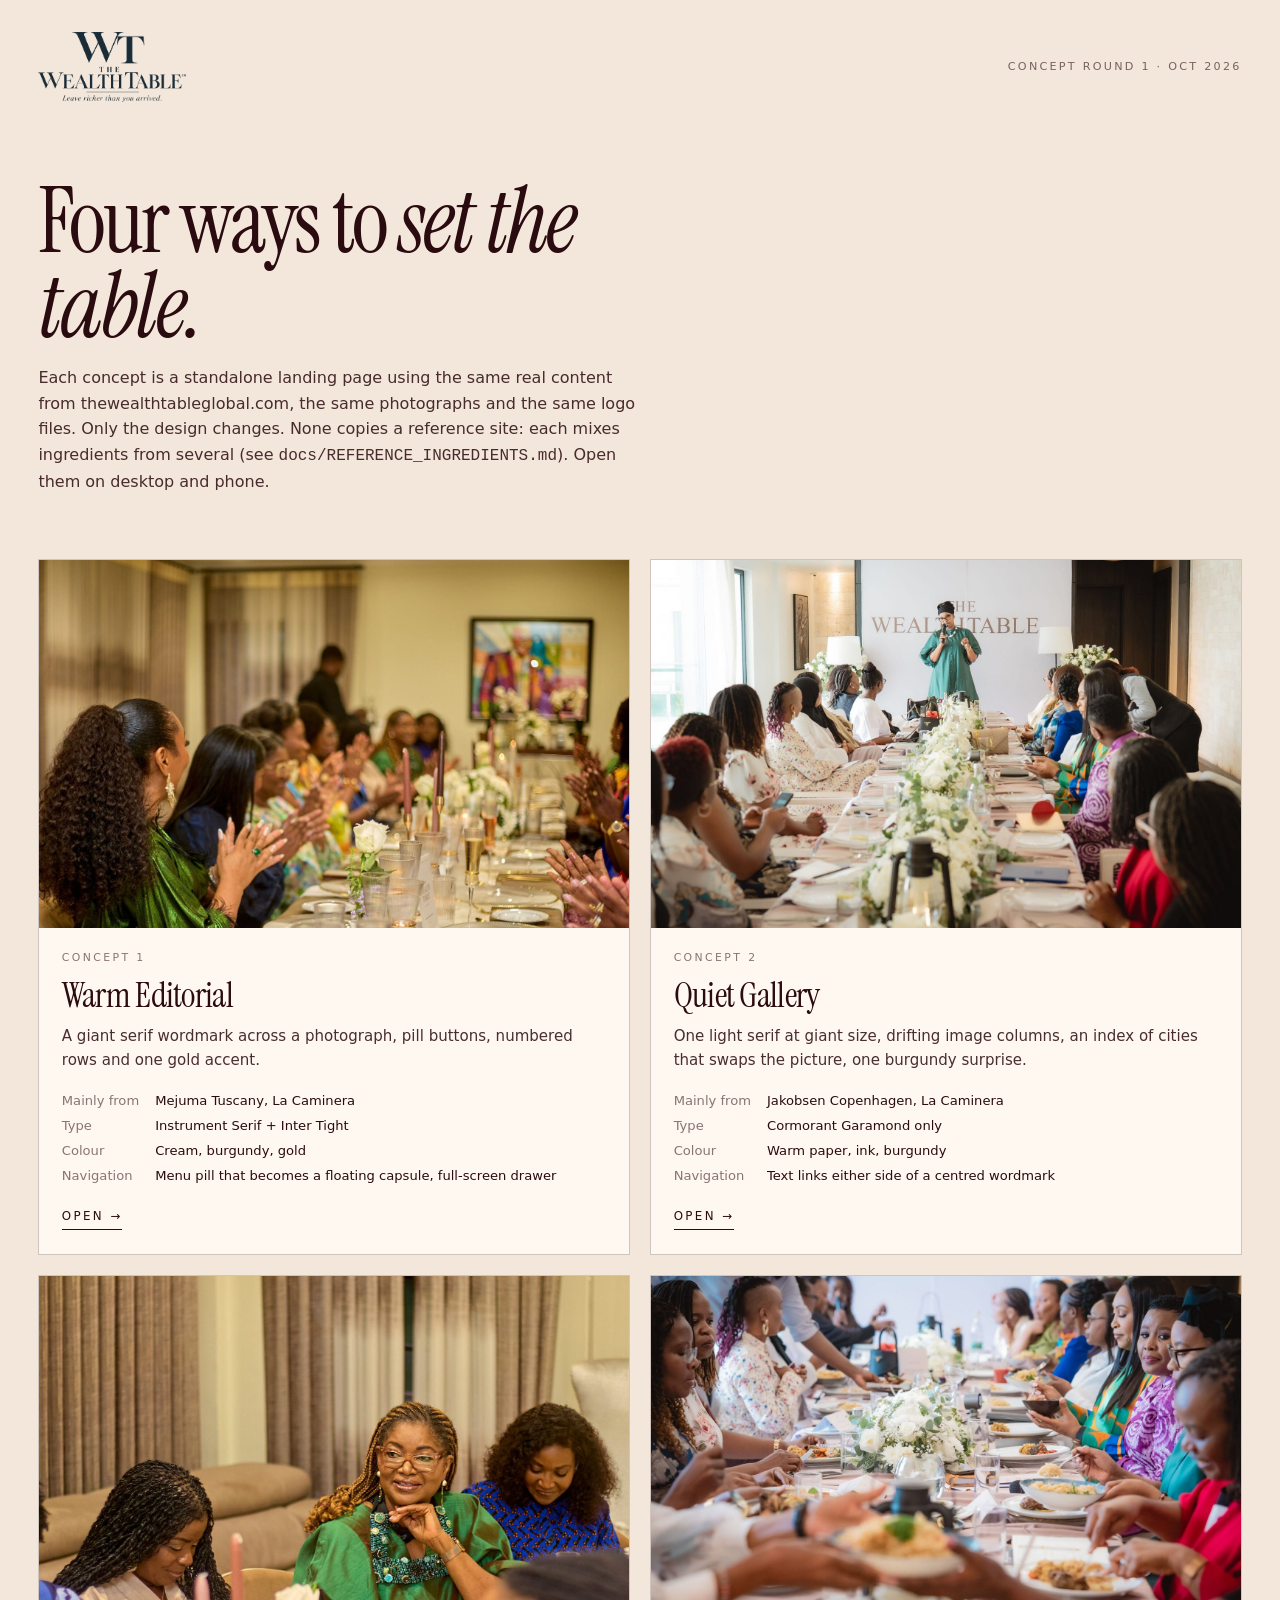
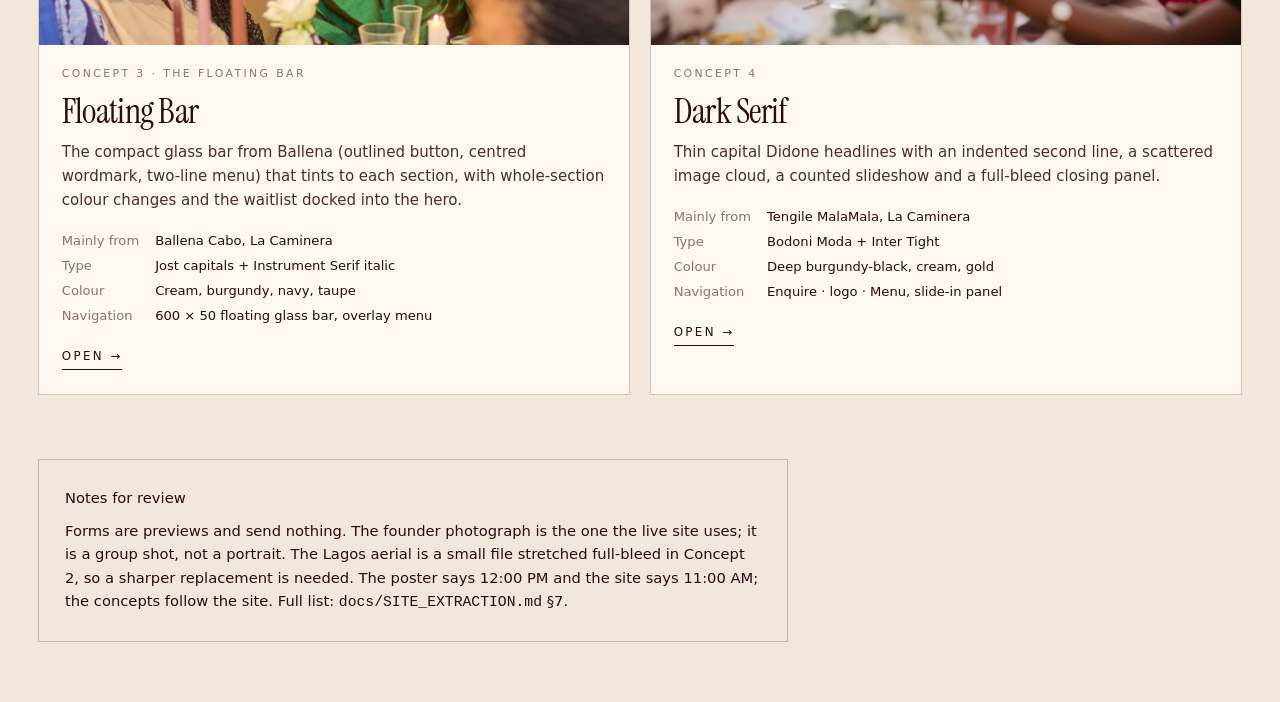
==== concepts/index.html @ c14f0770 "Add four Wealth Table landing-page concepts, extraction log and reference notes Extracts content, ph" ====
<!doctype html>
<html lang="en">
<head>
<meta charset="utf-8">
<meta name="viewport" content="width=device-width,initial-scale=1">
<title>The Wealth Table: Four Concepts</title>
<link rel="icon" href="img/logo/wt-monogram-ink.png">
<link rel="stylesheet" href="fonts/fonts.css">
<style>
:root{--bg:#f3e7db;--ink:#2a0b0f;--burg:#500a14;--line:rgba(42,11,15,.22);--pad:clamp(1.1rem,3vw,3rem)}
*{box-sizing:border-box}body{margin:0;background:var(--bg);color:var(--ink);font:300 1rem/1.6 "Inter Tight",system-ui,sans-serif;-webkit-font-smoothing:antialiased}
a{color:inherit;text-decoration:none}img{display:block;max-width:100%}
header{padding:2rem var(--pad) 0;display:flex;justify-content:space-between;align-items:center}
header img{height:46px;width:auto}
header span{font-size:.7rem;letter-spacing:.2em;text-transform:uppercase;opacity:.6}
h1{font:400 clamp(2.6rem,7vw,7rem)/.95 "Instrument Serif",serif;letter-spacing:-.03em;margin:clamp(2.4rem,6vw,5rem) var(--pad) 1rem;max-width:16ch}
h1 em{font-style:italic}
.lead{margin:0 var(--pad) clamp(2rem,5vw,4rem);max-width:60ch;opacity:.85}
.grid{display:grid;grid-template-columns:repeat(2,1fr);gap:clamp(.8rem,1.6vw,1.4rem);padding:0 var(--pad) 4rem}
.c{display:grid;grid-template-rows:auto 1fr;background:#fff8f0;border:1px solid var(--line);transition:transform .5s cubic-bezier(.22,1,.36,1),box-shadow .5s}
.c:hover{transform:translateY(-4px);box-shadow:0 24px 50px -30px rgba(42,11,15,.5)}
.c .sh{aspect-ratio:16/10;overflow:hidden;background:#ddd}.c .sh img{width:100%;height:100%;object-fit:cover;object-position:top;transition:transform 1.2s cubic-bezier(.22,1,.36,1)}.c:hover .sh img{transform:scale(1.04)}
.c .in{padding:1.3rem 1.4rem 1.5rem;display:grid;gap:.7rem;align-content:start}
.c .n{font-size:.68rem;letter-spacing:.22em;text-transform:uppercase;opacity:.55}
.c h2{font:400 2.2rem/1 "Instrument Serif",serif;letter-spacing:-.02em;margin:0}
.c p{margin:0;font-size:.94rem;opacity:.85}
.c dl{display:grid;grid-template-columns:auto 1fr;gap:.25rem 1rem;margin:.4rem 0 0;font-size:.82rem}.c dt{opacity:.55}.c dd{margin:0}
.c .go{margin-top:.6rem;font-size:.74rem;letter-spacing:.2em;text-transform:uppercase;border-bottom:1px solid;justify-self:start;padding-bottom:.2rem}
.note{margin:0 var(--pad) 4rem;padding:1.6rem;border:1px solid var(--line);display:grid;gap:.6rem;max-width:80ch;font-size:.92rem}
.note b{font-weight:500}
@media(max-width:820px){.grid{grid-template-columns:1fr}}
</style>
</head>
<body>
<header><img src="img/logo/lockup-full-ink.png" alt="The Wealth Table. Leave richer than you arrived." style="height:70px"><span>Concept round 1 · Oct 2026</span></header>
<h1>Four ways to <em>set the table.</em></h1>
<p class="lead">Each concept is a standalone landing page using the same real content from thewealthtableglobal.com, the same photographs and the same logo files. Only the design changes. None copies a reference site: each mixes ingredients from several (see <code>docs/REFERENCE_INGREDIENTS.md</code>). Open them on desktop and phone.</p>
<div class="grid">
  <a class="c" href="table.html"><div class="sh"><img src="img/photos/accra-6762.jpg" alt=""></div><div class="in"><span class="n">Concept 1</span><h2>Warm Editorial</h2><p>A giant serif wordmark across a photograph, pill buttons, numbered rows and one gold accent.</p><dl><dt>Mainly from</dt><dd>Mejuma Tuscany, La Caminera</dd><dt>Type</dt><dd>Instrument Serif + Inter Tight</dd><dt>Colour</dt><dd>Cream, burgundy, gold</dd><dt>Navigation</dt><dd>Menu pill that becomes a floating capsule, full-screen drawer</dd></dl><span class="go">Open →</span></div></a>
  <a class="c" href="gallery.html"><div class="sh"><img src="img/photos/nairobi-10863.jpg" alt=""></div><div class="in"><span class="n">Concept 2</span><h2>Quiet Gallery</h2><p>One light serif at giant size, drifting image columns, an index of cities that swaps the picture, one burgundy surprise.</p><dl><dt>Mainly from</dt><dd>Jakobsen Copenhagen, La Caminera</dd><dt>Type</dt><dd>Cormorant Garamond only</dd><dt>Colour</dt><dd>Warm paper, ink, burgundy</dd><dt>Navigation</dt><dd>Text links either side of a centred wordmark</dd></dl><span class="go">Open →</span></div></a>
  <a class="c" href="bar.html"><div class="sh"><img src="img/photos/accra-6797.jpg" alt=""></div><div class="in"><span class="n">Concept 3 · the floating bar</span><h2>Floating Bar</h2><p>The compact glass bar from Ballena (outlined button, centred wordmark, two-line menu) that tints to each section, with whole-section colour changes and the waitlist docked into the hero.</p><dl><dt>Mainly from</dt><dd>Ballena Cabo, La Caminera</dd><dt>Type</dt><dd>Jost capitals + Instrument Serif italic</dd><dt>Colour</dt><dd>Cream, burgundy, navy, taupe</dd><dt>Navigation</dt><dd>600 × 50 floating glass bar, overlay menu</dd></dl><span class="go">Open →</span></div></a>
  <a class="c" href="noir.html"><div class="sh"><img src="img/photos/nairobi-10887.jpg" alt=""></div><div class="in"><span class="n">Concept 4</span><h2>Dark Serif</h2><p>Thin capital Didone headlines with an indented second line, a scattered image cloud, a counted slideshow and a full-bleed closing panel.</p><dl><dt>Mainly from</dt><dd>Tengile MalaMala, La Caminera</dd><dt>Type</dt><dd>Bodoni Moda + Inter Tight</dd><dt>Colour</dt><dd>Deep burgundy-black, cream, gold</dd><dt>Navigation</dt><dd>Enquire · logo · Menu, slide-in panel</dd></dl><span class="go">Open →</span></div></a>
</div>
<div class="note"><b>Notes for review</b>
<span>Forms are previews and send nothing. The founder photograph is the one the live site uses; it is a group shot, not a portrait. The Lagos aerial is a small file stretched full-bleed in Concept 2, so a sharper replacement is needed. The poster says 12:00 PM and the site says 11:00 AM; the concepts follow the site. Full list: <code>docs/SITE_EXTRACTION.md</code> §7.</span></div>
</body>
</html>
---- concepts/fonts/fonts.css ----
@font-face {
  font-family: 'Bodoni Moda';
  font-style: italic;
  font-weight: 400 700;
  font-display: swap;
  src: url(BodoniModa-italic-400_700.woff2) format('woff2');
  unicode-range: U+0000-00FF, U+0131, U+0152-0153, U+02BB-02BC, U+02C6, U+02DA, U+02DC, U+0304, U+0308, U+0329, U+2000-206F, U+20AC, U+2122, U+2191, U+2193, U+2212, U+2215, U+FEFF, U+FFFD;
}
@font-face {
  font-family: 'Bodoni Moda';
  font-style: normal;
  font-weight: 400 700;
  font-display: swap;
  src: url(BodoniModa-normal-400_700.woff2) format('woff2');
  unicode-range: U+0000-00FF, U+0131, U+0152-0153, U+02BB-02BC, U+02C6, U+02DA, U+02DC, U+0304, U+0308, U+0329, U+2000-206F, U+20AC, U+2122, U+2191, U+2193, U+2212, U+2215, U+FEFF, U+FFFD;
}
@font-face {
  font-family: 'Cormorant Garamond';
  font-style: italic;
  font-weight: 300;
  font-display: swap;
  src: url(CormorantGaramond-italic-300.woff2) format('woff2');
  unicode-range: U+0000-00FF, U+0131, U+0152-0153, U+02BB-02BC, U+02C6, U+02DA, U+02DC, U+0304, U+0308, U+0329, U+2000-206F, U+20AC, U+2122, U+2191, U+2193, U+2212, U+2215, U+FEFF, U+FFFD;
}
@font-face {
  font-family: 'Cormorant Garamond';
  font-style: italic;
  font-weight: 400;
  font-display: swap;
  src: url(CormorantGaramond-italic-400.woff2) format('woff2');
  unicode-range: U+0000-00FF, U+0131, U+0152-0153, U+02BB-02BC, U+02C6, U+02DA, U+02DC, U+0304, U+0308, U+0329, U+2000-206F, U+20AC, U+2122, U+2191, U+2193, U+2212, U+2215, U+FEFF, U+FFFD;
}
@font-face {
  font-family: 'Cormorant Garamond';
  font-style: normal;
  font-weight: 300;
  font-display: swap;
  src: url(CormorantGaramond-normal-300.woff2) format('woff2');
  unicode-range: U+0000-00FF, U+0131, U+0152-0153, U+02BB-02BC, U+02C6, U+02DA, U+02DC, U+0304, U+0308, U+0329, U+2000-206F, U+20AC, U+2122, U+2191, U+2193, U+2212, U+2215, U+FEFF, U+FFFD;
}
@font-face {
  font-family: 'Cormorant Garamond';
  font-style: normal;
  font-weight: 400;
  font-display: swap;
  src: url(CormorantGaramond-normal-400.woff2) format('woff2');
  unicode-range: U+0000-00FF, U+0131, U+0152-0153, U+02BB-02BC, U+02C6, U+02DA, U+02DC, U+0304, U+0308, U+0329, U+2000-206F, U+20AC, U+2122, U+2191, U+2193, U+2212, U+2215, U+FEFF, U+FFFD;
}
@font-face {
  font-family: 'Cormorant Garamond';
  font-style: normal;
  font-weight: 500;
  font-display: swap;
  src: url(CormorantGaramond-normal-500.woff2) format('woff2');
  unicode-range: U+0000-00FF, U+0131, U+0152-0153, U+02BB-02BC, U+02C6, U+02DA, U+02DC, U+0304, U+0308, U+0329, U+2000-206F, U+20AC, U+2122, U+2191, U+2193, U+2212, U+2215, U+FEFF, U+FFFD;
}
@font-face {
  font-family: 'Instrument Serif';
  font-style: italic;
  font-weight: 400;
  font-display: swap;
  src: url(InstrumentSerif-italic-400.woff2) format('woff2');
  unicode-range: U+0000-00FF, U+0131, U+0152-0153, U+02BB-02BC, U+02C6, U+02DA, U+02DC, U+0304, U+0308, U+0329, U+2000-206F, U+20AC, U+2122, U+2191, U+2193, U+2212, U+2215, U+FEFF, U+FFFD;
}
@font-face {
  font-family: 'Instrument Serif';
  font-style: normal;
  font-weight: 400;
  font-display: swap;
  src: url(InstrumentSerif-normal-400.woff2) format('woff2');
  unicode-range: U+0000-00FF, U+0131, U+0152-0153, U+02BB-02BC, U+02C6, U+02DA, U+02DC, U+0304, U+0308, U+0329, U+2000-206F, U+20AC, U+2122, U+2191, U+2193, U+2212, U+2215, U+FEFF, U+FFFD;
}
@font-face {
  font-family: 'Inter Tight';
  font-style: normal;
  font-weight: 300;
  font-display: swap;
  src: url(InterTight-normal-300.woff2) format('woff2');
  unicode-range: U+0000-00FF, U+0131, U+0152-0153, U+02BB-02BC, U+02C6, U+02DA, U+02DC, U+0304, U+0308, U+0329, U+2000-206F, U+20AC, U+2122, U+2191, U+2193, U+2212, U+2215, U+FEFF, U+FFFD;
}
@font-face {
  font-family: 'Inter Tight';
  font-style: normal;
  font-weight: 400;
  font-display: swap;
  src: url(InterTight-normal-400.woff2) format('woff2');
  unicode-range: U+0000-00FF, U+0131, U+0152-0153, U+02BB-02BC, U+02C6, U+02DA, U+02DC, U+0304, U+0308, U+0329, U+2000-206F, U+20AC, U+2122, U+2191, U+2193, U+2212, U+2215, U+FEFF, U+FFFD;
}
@font-face {
  font-family: 'Inter Tight';
  font-style: normal;
  font-weight: 500;
  font-display: swap;
  src: url(InterTight-normal-500.woff2) format('woff2');
  unicode-range: U+0000-00FF, U+0131, U+0152-0153, U+02BB-02BC, U+02C6, U+02DA, U+02DC, U+0304, U+0308, U+0329, U+2000-206F, U+20AC, U+2122, U+2191, U+2193, U+2212, U+2215, U+FEFF, U+FFFD;
}
@font-face {
  font-family: 'Inter Tight';
  font-style: normal;
  font-weight: 600;
  font-display: swap;
  src: url(InterTight-normal-600.woff2) format('woff2');
  unicode-range: U+0000-00FF, U+0131, U+0152-0153, U+02BB-02BC, U+02C6, U+02DA, U+02DC, U+0304, U+0308, U+0329, U+2000-206F, U+20AC, U+2122, U+2191, U+2193, U+2212, U+2215, U+FEFF, U+FFFD;
}
@font-face {
  font-family: 'Jost';
  font-style: normal;
  font-weight: 300;
  font-display: swap;
  src: url(Jost-normal-300.woff2) format('woff2');
  unicode-range: U+0000-00FF, U+0131, U+0152-0153, U+02BB-02BC, U+02C6, U+02DA, U+02DC, U+0304, U+0308, U+0329, U+2000-206F, U+20AC, U+2122, U+2191, U+2193, U+2212, U+2215, U+FEFF, U+FFFD;
}
@font-face {
  font-family: 'Jost';
  font-style: normal;
  font-weight: 400;
  font-display: swap;
  src: url(Jost-normal-400.woff2) format('woff2');
  unicode-range: U+0000-00FF, U+0131, U+0152-0153, U+02BB-02BC, U+02C6, U+02DA, U+02DC, U+0304, U+0308, U+0329, U+2000-206F, U+20AC, U+2122, U+2191, U+2193, U+2212, U+2215, U+FEFF, U+FFFD;
}
@font-face {
  font-family: 'Jost';
  font-style: normal;
  font-weight: 500;
  font-display: swap;
  src: url(Jost-normal-500.woff2) format('woff2');
  unicode-range: U+0000-00FF, U+0131, U+0152-0153, U+02BB-02BC, U+02C6, U+02DA, U+02DC, U+0304, U+0308, U+0329, U+2000-206F, U+20AC, U+2122, U+2191, U+2193, U+2212, U+2215, U+FEFF, U+FFFD;
}
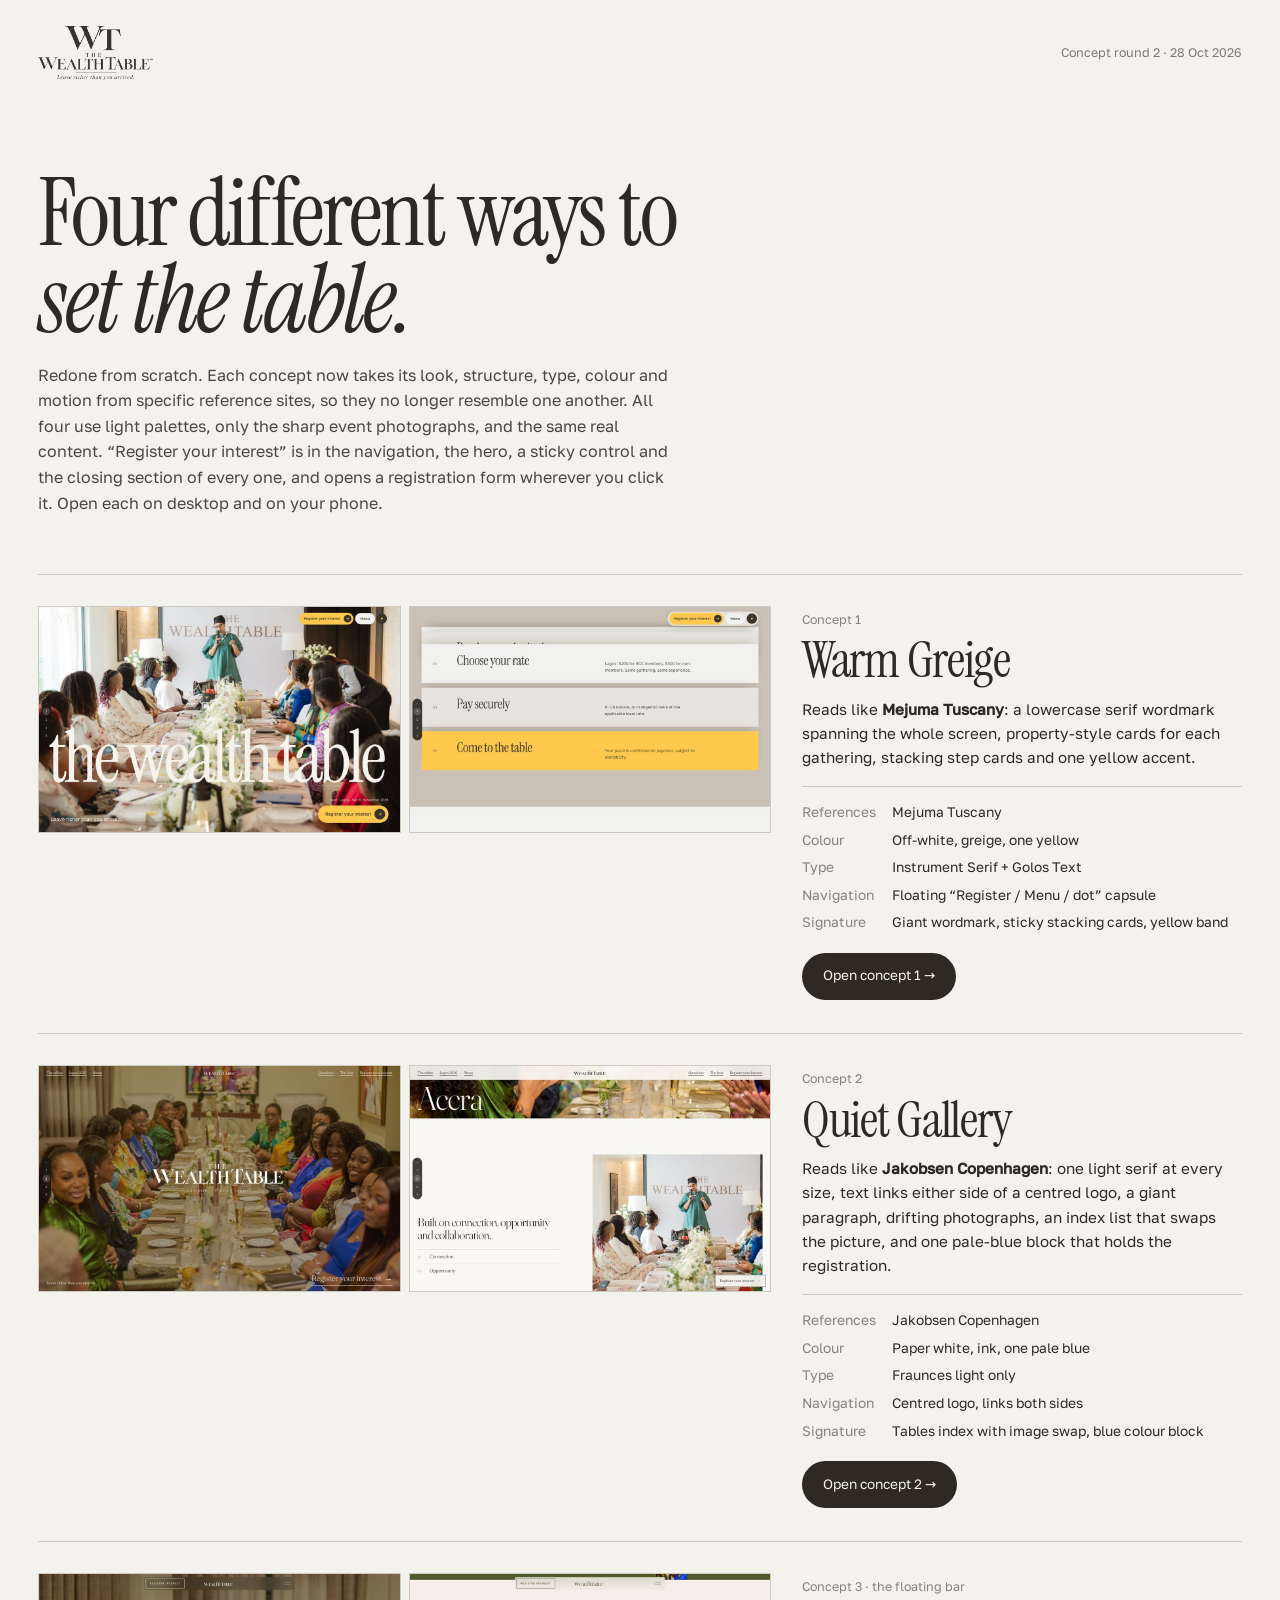
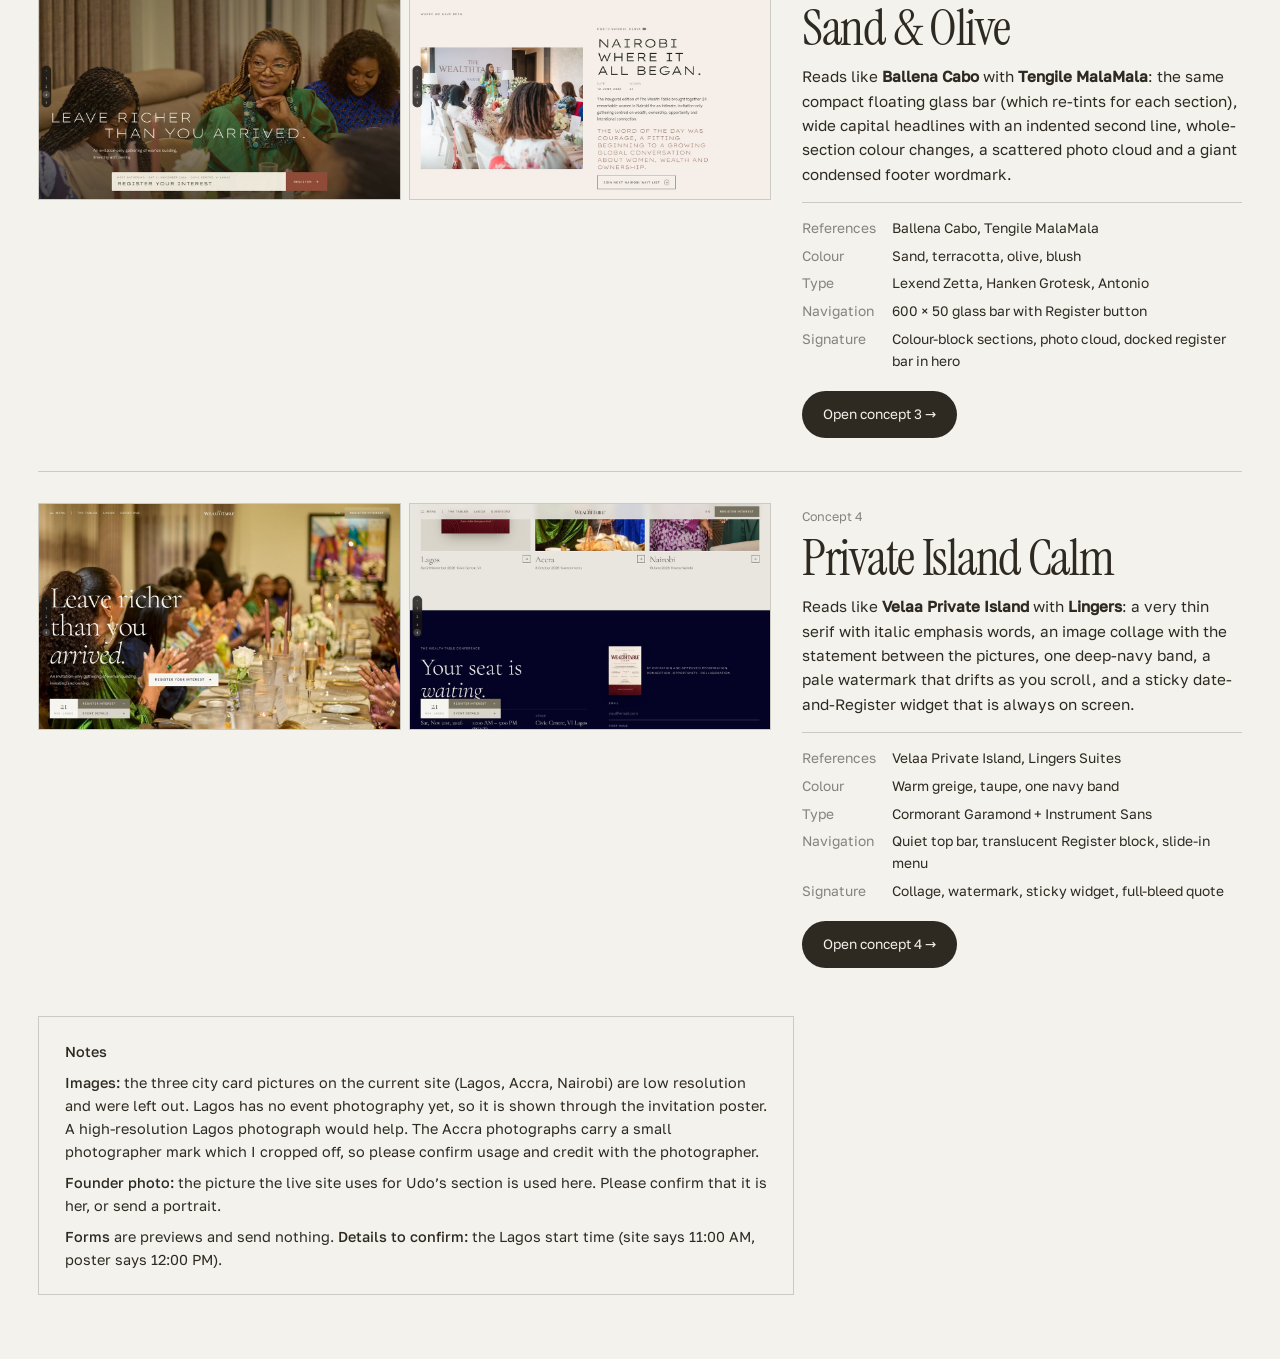
==== commit 5dc57e4d: "Redo the four concepts: distinct reference-led designs, light palettes, curated images, prominent re" ====
--- a/concepts/index.html
+++ b/concepts/index.html
@@ -3,45 +3,63 @@
 <head>
 <meta charset="utf-8">
 <meta name="viewport" content="width=device-width,initial-scale=1">
-<title>The Wealth Table: Four Concepts</title>
-<link rel="icon" href="img/logo/wt-monogram-ink.png">
+<title>The Wealth Table: Four Concepts, Round 2</title>
+<link rel="icon" href="img/logo/wt-monogram-brown.png">
 <link rel="stylesheet" href="fonts/fonts.css">
 <style>
-:root{--bg:#f3e7db;--ink:#2a0b0f;--burg:#500a14;--line:rgba(42,11,15,.22);--pad:clamp(1.1rem,3vw,3rem)}
-*{box-sizing:border-box}body{margin:0;background:var(--bg);color:var(--ink);font:300 1rem/1.6 "Inter Tight",system-ui,sans-serif;-webkit-font-smoothing:antialiased}
+:root{--bg:#f4f2ec;--ink:#2e2a22;--line:rgba(46,42,34,.2)}
+*{box-sizing:border-box}body{margin:0;background:var(--bg);color:var(--ink);font:400 1rem/1.6 "Golos Text",system-ui,sans-serif;-webkit-font-smoothing:antialiased}
 a{color:inherit;text-decoration:none}img{display:block;max-width:100%}
-header{padding:2rem var(--pad) 0;display:flex;justify-content:space-between;align-items:center}
-header img{height:46px;width:auto}
-header span{font-size:.7rem;letter-spacing:.2em;text-transform:uppercase;opacity:.6}
-h1{font:400 clamp(2.6rem,7vw,7rem)/.95 "Instrument Serif",serif;letter-spacing:-.03em;margin:clamp(2.4rem,6vw,5rem) var(--pad) 1rem;max-width:16ch}
+header{padding:1.6rem clamp(1.1rem,3vw,3rem);display:flex;justify-content:space-between;align-items:center}
+header img{height:54px;width:auto}header span{font-size:.78rem;opacity:.6}
+h1{font:400 clamp(2.8rem,7.4vw,7.6rem)/.92 "Instrument Serif",serif;letter-spacing:-.03em;margin:clamp(2rem,5vw,4rem) clamp(1.1rem,3vw,3rem) 1.2rem;max-width:15ch}
 h1 em{font-style:italic}
-.lead{margin:0 var(--pad) clamp(2rem,5vw,4rem);max-width:60ch;opacity:.85}
-.grid{display:grid;grid-template-columns:repeat(2,1fr);gap:clamp(.8rem,1.6vw,1.4rem);padding:0 var(--pad) 4rem}
-.c{display:grid;grid-template-rows:auto 1fr;background:#fff8f0;border:1px solid var(--line);transition:transform .5s cubic-bezier(.22,1,.36,1),box-shadow .5s}
-.c:hover{transform:translateY(-4px);box-shadow:0 24px 50px -30px rgba(42,11,15,.5)}
-.c .sh{aspect-ratio:16/10;overflow:hidden;background:#ddd}.c .sh img{width:100%;height:100%;object-fit:cover;object-position:top;transition:transform 1.2s cubic-bezier(.22,1,.36,1)}.c:hover .sh img{transform:scale(1.04)}
-.c .in{padding:1.3rem 1.4rem 1.5rem;display:grid;gap:.7rem;align-content:start}
-.c .n{font-size:.68rem;letter-spacing:.22em;text-transform:uppercase;opacity:.55}
-.c h2{font:400 2.2rem/1 "Instrument Serif",serif;letter-spacing:-.02em;margin:0}
-.c p{margin:0;font-size:.94rem;opacity:.85}
-.c dl{display:grid;grid-template-columns:auto 1fr;gap:.25rem 1rem;margin:.4rem 0 0;font-size:.82rem}.c dt{opacity:.55}.c dd{margin:0}
-.c .go{margin-top:.6rem;font-size:.74rem;letter-spacing:.2em;text-transform:uppercase;border-bottom:1px solid;justify-self:start;padding-bottom:.2rem}
-.note{margin:0 var(--pad) 4rem;padding:1.6rem;border:1px solid var(--line);display:grid;gap:.6rem;max-width:80ch;font-size:.92rem}
+.lead{margin:0 clamp(1.1rem,3vw,3rem) clamp(2rem,5vw,3.6rem);max-width:64ch;opacity:.85}
+.list{display:grid;gap:clamp(1.2rem,2.6vw,2.4rem);padding:0 clamp(1.1rem,3vw,3rem) 3rem}
+.c{display:grid;grid-template-columns:1.25fr .75fr;gap:clamp(1rem,2.4vw,2.2rem);border-top:1px solid var(--line);padding-top:clamp(1.2rem,2.4vw,2rem);align-items:start}
+.c .shots{display:grid;grid-template-columns:1fr 1fr;gap:.5rem}
+.c .shots img{width:100%;height:auto;border:1px solid var(--line);transition:transform .8s cubic-bezier(.22,1,.36,1)}
+.c:hover .shots img{transform:translateY(-3px)}
+.c .n{font-size:.78rem;opacity:.55}
+.c h2{font:400 clamp(2.2rem,4vw,3.8rem)/1 "Instrument Serif",serif;letter-spacing:-.025em;margin:.2rem 0 .7rem}
+.c p{margin:0 0 1rem;font-size:.95rem}
+.c dl{display:grid;grid-template-columns:auto 1fr;gap:.35rem 1rem;margin:0 0 1.2rem;font-size:.86rem;border-top:1px solid var(--line);padding-top:.9rem}
+.c dt{opacity:.55}.c dd{margin:0}
+.go{display:inline-flex;gap:.7rem;align-items:center;background:#2e2a22;color:#f4f2ec;padding:.8rem 1.3rem;font-size:.85rem;border-radius:99px}
+.note{margin:0 clamp(1.1rem,3vw,3rem) 4rem;padding:1.4rem 1.6rem;border:1px solid var(--line);display:grid;gap:.5rem;max-width:84ch;font-size:.9rem}
 .note b{font-weight:500}
-@media(max-width:820px){.grid{grid-template-columns:1fr}}
+@media(max-width:900px){.c{grid-template-columns:1fr}}
 </style>
 </head>
 <body>
-<header><img src="img/logo/lockup-full-ink.png" alt="The Wealth Table. Leave richer than you arrived." style="height:70px"><span>Concept round 1 · Oct 2026</span></header>
-<h1>Four ways to <em>set the table.</em></h1>
-<p class="lead">Each concept is a standalone landing page using the same real content from thewealthtableglobal.com, the same photographs and the same logo files. Only the design changes. None copies a reference site: each mixes ingredients from several (see <code>docs/REFERENCE_INGREDIENTS.md</code>). Open them on desktop and phone.</p>
-<div class="grid">
-  <a class="c" href="table.html"><div class="sh"><img src="img/photos/accra-6762.jpg" alt=""></div><div class="in"><span class="n">Concept 1</span><h2>Warm Editorial</h2><p>A giant serif wordmark across a photograph, pill buttons, numbered rows and one gold accent.</p><dl><dt>Mainly from</dt><dd>Mejuma Tuscany, La Caminera</dd><dt>Type</dt><dd>Instrument Serif + Inter Tight</dd><dt>Colour</dt><dd>Cream, burgundy, gold</dd><dt>Navigation</dt><dd>Menu pill that becomes a floating capsule, full-screen drawer</dd></dl><span class="go">Open →</span></div></a>
-  <a class="c" href="gallery.html"><div class="sh"><img src="img/photos/nairobi-10863.jpg" alt=""></div><div class="in"><span class="n">Concept 2</span><h2>Quiet Gallery</h2><p>One light serif at giant size, drifting image columns, an index of cities that swaps the picture, one burgundy surprise.</p><dl><dt>Mainly from</dt><dd>Jakobsen Copenhagen, La Caminera</dd><dt>Type</dt><dd>Cormorant Garamond only</dd><dt>Colour</dt><dd>Warm paper, ink, burgundy</dd><dt>Navigation</dt><dd>Text links either side of a centred wordmark</dd></dl><span class="go">Open →</span></div></a>
-  <a class="c" href="bar.html"><div class="sh"><img src="img/photos/accra-6797.jpg" alt=""></div><div class="in"><span class="n">Concept 3 · the floating bar</span><h2>Floating Bar</h2><p>The compact glass bar from Ballena (outlined button, centred wordmark, two-line menu) that tints to each section, with whole-section colour changes and the waitlist docked into the hero.</p><dl><dt>Mainly from</dt><dd>Ballena Cabo, La Caminera</dd><dt>Type</dt><dd>Jost capitals + Instrument Serif italic</dd><dt>Colour</dt><dd>Cream, burgundy, navy, taupe</dd><dt>Navigation</dt><dd>600 × 50 floating glass bar, overlay menu</dd></dl><span class="go">Open →</span></div></a>
-  <a class="c" href="noir.html"><div class="sh"><img src="img/photos/nairobi-10887.jpg" alt=""></div><div class="in"><span class="n">Concept 4</span><h2>Dark Serif</h2><p>Thin capital Didone headlines with an indented second line, a scattered image cloud, a counted slideshow and a full-bleed closing panel.</p><dl><dt>Mainly from</dt><dd>Tengile MalaMala, La Caminera</dd><dt>Type</dt><dd>Bodoni Moda + Inter Tight</dd><dt>Colour</dt><dd>Deep burgundy-black, cream, gold</dd><dt>Navigation</dt><dd>Enquire · logo · Menu, slide-in panel</dd></dl><span class="go">Open →</span></div></a>
+<header><img src="img/logo/lockup-full-brown.png" alt="The Wealth Table. Leave richer than you arrived."><span>Concept round 2 · 28 Oct 2026</span></header>
+<h1>Four different ways to <em>set the table.</em></h1>
+<p class="lead">Redone from scratch. Each concept now takes its look, structure, type, colour and motion from specific reference sites, so they no longer resemble one another. All four use light palettes, only the sharp event photographs, and the same real content. “Register your interest” is in the navigation, the hero, a sticky control and the closing section of every one, and opens a registration form wherever you click it. Open each on desktop and on your phone.</p>
+<div class="list">
+  <article class="c">
+    <div class="shots"><img src="img/previews/c1-warm-hero.jpg" alt="Concept 1 hero"><img src="img/previews/c1-warm-mid.jpg" alt="Concept 1 tables section"></div>
+    <div><span class="n">Concept 1</span><h2>Warm Greige</h2><p>Reads like <b>Mejuma Tuscany</b>: a lowercase serif wordmark spanning the whole screen, property-style cards for each gathering, stacking step cards and one yellow accent.</p>
+      <dl><dt>References</dt><dd>Mejuma Tuscany</dd><dt>Colour</dt><dd>Off-white, greige, one yellow</dd><dt>Type</dt><dd>Instrument Serif + Golos Text</dd><dt>Navigation</dt><dd>Floating “Register / Menu / dot” capsule</dd><dt>Signature</dt><dd>Giant wordmark, sticky stacking cards, yellow band</dd></dl><a class="go" href="c1-warm.html">Open concept 1 →</a></div>
+  </article>
+  <article class="c">
+    <div class="shots"><img src="img/previews/c2-quiet-hero.jpg" alt="Concept 2 hero"><img src="img/previews/c2-quiet-mid.jpg" alt="Concept 2 index section"></div>
+    <div><span class="n">Concept 2</span><h2>Quiet Gallery</h2><p>Reads like <b>Jakobsen Copenhagen</b>: one light serif at every size, text links either side of a centred logo, a giant paragraph, drifting photographs, an index list that swaps the picture, and one pale-blue block that holds the registration.</p>
+      <dl><dt>References</dt><dd>Jakobsen Copenhagen</dd><dt>Colour</dt><dd>Paper white, ink, one pale blue</dd><dt>Type</dt><dd>Fraunces light only</dd><dt>Navigation</dt><dd>Centred logo, links both sides</dd><dt>Signature</dt><dd>Tables index with image swap, blue colour block</dd></dl><a class="go" href="c2-quiet.html">Open concept 2 →</a></div>
+  </article>
+  <article class="c">
+    <div class="shots"><img src="img/previews/c3-sand-hero.jpg" alt="Concept 3 hero"><img src="img/previews/c3-sand-mid.jpg" alt="Concept 3 cards section"></div>
+    <div><span class="n">Concept 3 · the floating bar</span><h2>Sand &amp; Olive</h2><p>Reads like <b>Ballena Cabo</b> with <b>Tengile MalaMala</b>: the same compact floating glass bar (which re-tints for each section), wide capital headlines with an indented second line, whole-section colour changes, a scattered photo cloud and a giant condensed footer wordmark.</p>
+      <dl><dt>References</dt><dd>Ballena Cabo, Tengile MalaMala</dd><dt>Colour</dt><dd>Sand, terracotta, olive, blush</dd><dt>Type</dt><dd>Lexend Zetta, Hanken Grotesk, Antonio</dd><dt>Navigation</dt><dd>600 × 50 glass bar with Register button</dd><dt>Signature</dt><dd>Colour-block sections, photo cloud, docked register bar in hero</dd></dl><a class="go" href="c3-sand.html">Open concept 3 →</a></div>
+  </article>
+  <article class="c">
+    <div class="shots"><img src="img/previews/c4-resort-hero.jpg" alt="Concept 4 hero"><img src="img/previews/c4-resort-mid.jpg" alt="Concept 4 collage section"></div>
+    <div><span class="n">Concept 4</span><h2>Private Island Calm</h2><p>Reads like <b>Velaa Private Island</b> with <b>Lingers</b>: a very thin serif with italic emphasis words, an image collage with the statement between the pictures, one deep-navy band, a pale watermark that drifts as you scroll, and a sticky date-and-Register widget that is always on screen.</p>
+      <dl><dt>References</dt><dd>Velaa Private Island, Lingers Suites</dd><dt>Colour</dt><dd>Warm greige, taupe, one navy band</dd><dt>Type</dt><dd>Cormorant Garamond + Instrument Sans</dd><dt>Navigation</dt><dd>Quiet top bar, translucent Register block, slide-in menu</dd><dt>Signature</dt><dd>Collage, watermark, sticky widget, full-bleed quote</dd></dl><a class="go" href="c4-resort.html">Open concept 4 →</a></div>
+  </article>
 </div>
-<div class="note"><b>Notes for review</b>
-<span>Forms are previews and send nothing. The founder photograph is the one the live site uses; it is a group shot, not a portrait. The Lagos aerial is a small file stretched full-bleed in Concept 2, so a sharper replacement is needed. The poster says 12:00 PM and the site says 11:00 AM; the concepts follow the site. Full list: <code>docs/SITE_EXTRACTION.md</code> §7.</span></div>
+<div class="note"><b>Notes</b>
+<span><b>Images:</b> the three city card pictures on the current site (Lagos, Accra, Nairobi) are low resolution and were left out. Lagos has no event photography yet, so it is shown through the invitation poster. A high-resolution Lagos photograph would help. The Accra photographs carry a small photographer mark which I cropped off, so please confirm usage and credit with the photographer.</span>
+<span><b>Founder photo:</b> the picture the live site uses for Udo’s section is used here. Please confirm that it is her, or send a portrait.</span>
+<span><b>Forms</b> are previews and send nothing. <b>Details to confirm:</b> the Lagos start time (site says 11:00 AM, poster says 12:00 PM).</span></div>
 </body>
 </html>
--- a/concepts/fonts/fonts.css
+++ b/concepts/fonts/fonts.css
@@ -1,17 +1,121 @@
 @font-face {
-  font-family: 'Bodoni Moda';
-  font-style: italic;
-  font-weight: 400 700;
+  font-family: 'Golos Text';
+  font-style: normal;
+  font-weight: 400;
   font-display: swap;
-  src: url(BodoniModa-italic-400_700.woff2) format('woff2');
+  src: url(GolosText-normal-400.woff2) format('woff2');
   unicode-range: U+0000-00FF, U+0131, U+0152-0153, U+02BB-02BC, U+02C6, U+02DA, U+02DC, U+0304, U+0308, U+0329, U+2000-206F, U+20AC, U+2122, U+2191, U+2193, U+2212, U+2215, U+FEFF, U+FFFD;
 }
 @font-face {
-  font-family: 'Bodoni Moda';
+  font-family: 'Golos Text';
   font-style: normal;
-  font-weight: 400 700;
+  font-weight: 500;
   font-display: swap;
-  src: url(BodoniModa-normal-400_700.woff2) format('woff2');
+  src: url(GolosText-normal-500.woff2) format('woff2');
+  unicode-range: U+0000-00FF, U+0131, U+0152-0153, U+02BB-02BC, U+02C6, U+02DA, U+02DC, U+0304, U+0308, U+0329, U+2000-206F, U+20AC, U+2122, U+2191, U+2193, U+2212, U+2215, U+FEFF, U+FFFD;
+}
+@font-face {
+  font-family: 'Instrument Serif';
+  font-style: italic;
+  font-weight: 400;
+  font-display: swap;
+  src: url(InstrumentSerif-italic-400.woff2) format('woff2');
+  unicode-range: U+0000-00FF, U+0131, U+0152-0153, U+02BB-02BC, U+02C6, U+02DA, U+02DC, U+0304, U+0308, U+0329, U+2000-206F, U+20AC, U+2122, U+2191, U+2193, U+2212, U+2215, U+FEFF, U+FFFD;
+}
+@font-face {
+  font-family: 'Instrument Serif';
+  font-style: normal;
+  font-weight: 400;
+  font-display: swap;
+  src: url(InstrumentSerif-normal-400.woff2) format('woff2');
+  unicode-range: U+0000-00FF, U+0131, U+0152-0153, U+02BB-02BC, U+02C6, U+02DA, U+02DC, U+0304, U+0308, U+0329, U+2000-206F, U+20AC, U+2122, U+2191, U+2193, U+2212, U+2215, U+FEFF, U+FFFD;
+}
+@font-face {
+  font-family: 'Fraunces';
+  font-style: italic;
+  font-weight: 300;
+  font-display: swap;
+  src: url(Fraunces-italic-300.woff2) format('woff2');
+  unicode-range: U+0000-00FF, U+0131, U+0152-0153, U+02BB-02BC, U+02C6, U+02DA, U+02DC, U+0304, U+0308, U+0329, U+2000-206F, U+20AC, U+2122, U+2191, U+2193, U+2212, U+2215, U+FEFF, U+FFFD;
+}
+@font-face {
+  font-family: 'Fraunces';
+  font-style: normal;
+  font-weight: 300;
+  font-display: swap;
+  src: url(Fraunces-normal-300.woff2) format('woff2');
+  unicode-range: U+0000-00FF, U+0131, U+0152-0153, U+02BB-02BC, U+02C6, U+02DA, U+02DC, U+0304, U+0308, U+0329, U+2000-206F, U+20AC, U+2122, U+2191, U+2193, U+2212, U+2215, U+FEFF, U+FFFD;
+}
+@font-face {
+  font-family: 'Fraunces';
+  font-style: normal;
+  font-weight: 400;
+  font-display: swap;
+  src: url(Fraunces-normal-400.woff2) format('woff2');
+  unicode-range: U+0000-00FF, U+0131, U+0152-0153, U+02BB-02BC, U+02C6, U+02DA, U+02DC, U+0304, U+0308, U+0329, U+2000-206F, U+20AC, U+2122, U+2191, U+2193, U+2212, U+2215, U+FEFF, U+FFFD;
+}
+@font-face {
+  font-family: 'Lexend Zetta';
+  font-style: normal;
+  font-weight: 200;
+  font-display: swap;
+  src: url(LexendZetta-normal-200.woff2) format('woff2');
+  unicode-range: U+0000-00FF, U+0131, U+0152-0153, U+02BB-02BC, U+02C6, U+02DA, U+02DC, U+0304, U+0308, U+0329, U+2000-206F, U+20AC, U+2122, U+2191, U+2193, U+2212, U+2215, U+FEFF, U+FFFD;
+}
+@font-face {
+  font-family: 'Lexend Zetta';
+  font-style: normal;
+  font-weight: 300;
+  font-display: swap;
+  src: url(LexendZetta-normal-300.woff2) format('woff2');
+  unicode-range: U+0000-00FF, U+0131, U+0152-0153, U+02BB-02BC, U+02C6, U+02DA, U+02DC, U+0304, U+0308, U+0329, U+2000-206F, U+20AC, U+2122, U+2191, U+2193, U+2212, U+2215, U+FEFF, U+FFFD;
+}
+@font-face {
+  font-family: 'Lexend Zetta';
+  font-style: normal;
+  font-weight: 400;
+  font-display: swap;
+  src: url(LexendZetta-normal-400.woff2) format('woff2');
+  unicode-range: U+0000-00FF, U+0131, U+0152-0153, U+02BB-02BC, U+02C6, U+02DA, U+02DC, U+0304, U+0308, U+0329, U+2000-206F, U+20AC, U+2122, U+2191, U+2193, U+2212, U+2215, U+FEFF, U+FFFD;
+}
+@font-face {
+  font-family: 'Hanken Grotesk';
+  font-style: normal;
+  font-weight: 300;
+  font-display: swap;
+  src: url(HankenGrotesk-normal-300.woff2) format('woff2');
+  unicode-range: U+0000-00FF, U+0131, U+0152-0153, U+02BB-02BC, U+02C6, U+02DA, U+02DC, U+0304, U+0308, U+0329, U+2000-206F, U+20AC, U+2122, U+2191, U+2193, U+2212, U+2215, U+FEFF, U+FFFD;
+}
+@font-face {
+  font-family: 'Hanken Grotesk';
+  font-style: normal;
+  font-weight: 400;
+  font-display: swap;
+  src: url(HankenGrotesk-normal-400.woff2) format('woff2');
+  unicode-range: U+0000-00FF, U+0131, U+0152-0153, U+02BB-02BC, U+02C6, U+02DA, U+02DC, U+0304, U+0308, U+0329, U+2000-206F, U+20AC, U+2122, U+2191, U+2193, U+2212, U+2215, U+FEFF, U+FFFD;
+}
+@font-face {
+  font-family: 'Hanken Grotesk';
+  font-style: normal;
+  font-weight: 500;
+  font-display: swap;
+  src: url(HankenGrotesk-normal-500.woff2) format('woff2');
+  unicode-range: U+0000-00FF, U+0131, U+0152-0153, U+02BB-02BC, U+02C6, U+02DA, U+02DC, U+0304, U+0308, U+0329, U+2000-206F, U+20AC, U+2122, U+2191, U+2193, U+2212, U+2215, U+FEFF, U+FFFD;
+}
+@font-face {
+  font-family: 'Antonio';
+  font-style: normal;
+  font-weight: 300;
+  font-display: swap;
+  src: url(Antonio-normal-300.woff2) format('woff2');
+  unicode-range: U+0000-00FF, U+0131, U+0152-0153, U+02BB-02BC, U+02C6, U+02DA, U+02DC, U+0304, U+0308, U+0329, U+2000-206F, U+20AC, U+2122, U+2191, U+2193, U+2212, U+2215, U+FEFF, U+FFFD;
+}
+@font-face {
+  font-family: 'Antonio';
+  font-style: normal;
+  font-weight: 400;
+  font-display: swap;
+  src: url(Antonio-normal-400.woff2) format('woff2');
   unicode-range: U+0000-00FF, U+0131, U+0152-0153, U+02BB-02BC, U+02C6, U+02DA, U+02DC, U+0304, U+0308, U+0329, U+2000-206F, U+20AC, U+2122, U+2191, U+2193, U+2212, U+2215, U+FEFF, U+FFFD;
 }
 @font-face {
@@ -55,74 +159,28 @@
   unicode-range: U+0000-00FF, U+0131, U+0152-0153, U+02BB-02BC, U+02C6, U+02DA, U+02DC, U+0304, U+0308, U+0329, U+2000-206F, U+20AC, U+2122, U+2191, U+2193, U+2212, U+2215, U+FEFF, U+FFFD;
 }
 @font-face {
-  font-family: 'Instrument Serif';
-  font-style: italic;
+  font-family: 'Instrument Sans';
+  font-style: normal;
   font-weight: 400;
+  font-stretch: 100%;
   font-display: swap;
-  src: url(InstrumentSerif-italic-400.woff2) format('woff2');
+  src: url(InstrumentSans-normal-400.woff2) format('woff2');
   unicode-range: U+0000-00FF, U+0131, U+0152-0153, U+02BB-02BC, U+02C6, U+02DA, U+02DC, U+0304, U+0308, U+0329, U+2000-206F, U+20AC, U+2122, U+2191, U+2193, U+2212, U+2215, U+FEFF, U+FFFD;
 }
 @font-face {
-  font-family: 'Instrument Serif';
+  font-family: 'Instrument Sans';
+  font-style: normal;
+  font-weight: 500;
+  font-stretch: 100%;
+  font-display: swap;
+  src: url(InstrumentSans-normal-500.woff2) format('woff2');
+  unicode-range: U+0000-00FF, U+0131, U+0152-0153, U+02BB-02BC, U+02C6, U+02DA, U+02DC, U+0304, U+0308, U+0329, U+2000-206F, U+20AC, U+2122, U+2191, U+2193, U+2212, U+2215, U+FEFF, U+FFFD;
+}
+@font-face {
+  font-family: 'Cinzel';
   font-style: normal;
   font-weight: 400;
   font-display: swap;
-  src: url(InstrumentSerif-normal-400.woff2) format('woff2');
-  unicode-range: U+0000-00FF, U+0131, U+0152-0153, U+02BB-02BC, U+02C6, U+02DA, U+02DC, U+0304, U+0308, U+0329, U+2000-206F, U+20AC, U+2122, U+2191, U+2193, U+2212, U+2215, U+FEFF, U+FFFD;
-}
-@font-face {
-  font-family: 'Inter Tight';
-  font-style: normal;
-  font-weight: 300;
-  font-display: swap;
-  src: url(InterTight-normal-300.woff2) format('woff2');
-  unicode-range: U+0000-00FF, U+0131, U+0152-0153, U+02BB-02BC, U+02C6, U+02DA, U+02DC, U+0304, U+0308, U+0329, U+2000-206F, U+20AC, U+2122, U+2191, U+2193, U+2212, U+2215, U+FEFF, U+FFFD;
-}
-@font-face {
-  font-family: 'Inter Tight';
-  font-style: normal;
-  font-weight: 400;
-  font-display: swap;
-  src: url(InterTight-normal-400.woff2) format('woff2');
-  unicode-range: U+0000-00FF, U+0131, U+0152-0153, U+02BB-02BC, U+02C6, U+02DA, U+02DC, U+0304, U+0308, U+0329, U+2000-206F, U+20AC, U+2122, U+2191, U+2193, U+2212, U+2215, U+FEFF, U+FFFD;
-}
-@font-face {
-  font-family: 'Inter Tight';
-  font-style: normal;
-  font-weight: 500;
-  font-display: swap;
-  src: url(InterTight-normal-500.woff2) format('woff2');
-  unicode-range: U+0000-00FF, U+0131, U+0152-0153, U+02BB-02BC, U+02C6, U+02DA, U+02DC, U+0304, U+0308, U+0329, U+2000-206F, U+20AC, U+2122, U+2191, U+2193, U+2212, U+2215, U+FEFF, U+FFFD;
-}
-@font-face {
-  font-family: 'Inter Tight';
-  font-style: normal;
-  font-weight: 600;
-  font-display: swap;
-  src: url(InterTight-normal-600.woff2) format('woff2');
-  unicode-range: U+0000-00FF, U+0131, U+0152-0153, U+02BB-02BC, U+02C6, U+02DA, U+02DC, U+0304, U+0308, U+0329, U+2000-206F, U+20AC, U+2122, U+2191, U+2193, U+2212, U+2215, U+FEFF, U+FFFD;
-}
-@font-face {
-  font-family: 'Jost';
-  font-style: normal;
-  font-weight: 300;
-  font-display: swap;
-  src: url(Jost-normal-300.woff2) format('woff2');
-  unicode-range: U+0000-00FF, U+0131, U+0152-0153, U+02BB-02BC, U+02C6, U+02DA, U+02DC, U+0304, U+0308, U+0329, U+2000-206F, U+20AC, U+2122, U+2191, U+2193, U+2212, U+2215, U+FEFF, U+FFFD;
-}
-@font-face {
-  font-family: 'Jost';
-  font-style: normal;
-  font-weight: 400;
-  font-display: swap;
-  src: url(Jost-normal-400.woff2) format('woff2');
-  unicode-range: U+0000-00FF, U+0131, U+0152-0153, U+02BB-02BC, U+02C6, U+02DA, U+02DC, U+0304, U+0308, U+0329, U+2000-206F, U+20AC, U+2122, U+2191, U+2193, U+2212, U+2215, U+FEFF, U+FFFD;
-}
-@font-face {
-  font-family: 'Jost';
-  font-style: normal;
-  font-weight: 500;
-  font-display: swap;
-  src: url(Jost-normal-500.woff2) format('woff2');
+  src: url(Cinzel-normal-400.woff2) format('woff2');
   unicode-range: U+0000-00FF, U+0131, U+0152-0153, U+02BB-02BC, U+02C6, U+02DA, U+02DC, U+0304, U+0308, U+0329, U+2000-206F, U+20AC, U+2122, U+2191, U+2193, U+2212, U+2215, U+FEFF, U+FFFD;
 }
